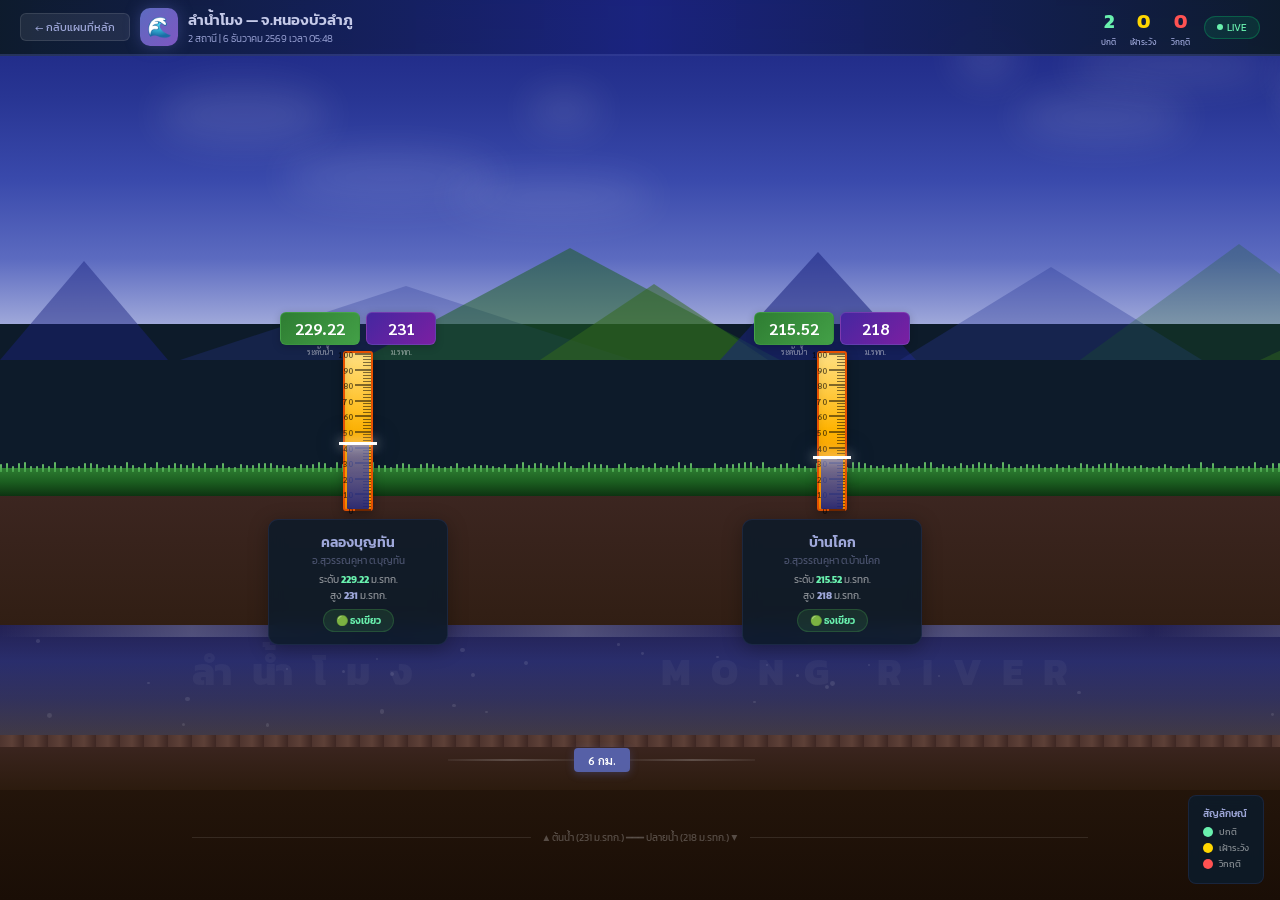
==== index.html @ 6c4e87a1 "man...." ====
<!DOCTYPE html>
<html lang="th">

<head>
    <meta charset="UTF-8">
    <meta name="viewport" content="width=device-width, initial-scale=1">

    <title>ลำน้ำโมง — สถานการณ์น้ำ จ.หนองบัวลำภู</title>

    <link href="https://fonts.googleapis.com/css2?family=Kanit:wght@300;400;500;600;700;800&family=Sarabun:wght@400;600;700&display=swap" rel="stylesheet">
    <link rel="stylesheet" href="style.css">
</head>

<body>

    <div class="hdr">
        <div class="hl">
            <a href="index.html" class="hback">← กลับแผนที่หลัก</a>

            <div class="hlogo">🌊</div>

            <div>
                <div class="htitle">ลำน้ำโมง — จ.หนองบัวลำภู</div>
                <div class="hsub" id="dtLbl"></div>
            </div>
        </div>

        <div class="hr">
            <div class="hk">
                <div class="hkn" style="color:#69f0ae" id="hG">0</div>
                <div class="hkl">ปกติ</div>
            </div>

            <div class="hk">
                <div class="hkn" style="color:#ffd600" id="hY">0</div>
                <div class="hkl">เฝ้าระวัง</div>
            </div>

            <div class="hk">
                <div class="hkn" style="color:#ff5252" id="hR">0</div>
                <div class="hkl">วิกฤติ</div>
            </div>

            <div class="hbadge">
                <span class="hdot"></span>
                LIVE
            </div>
        </div>
    </div>

    <div class="legend">
        <div class="leg-t">สัญลักษณ์</div>

        <div class="leg-i">
            <span class="leg-d" style="background:#69f0ae"></span>
            ปกติ
        </div>

        <div class="leg-i">
            <span class="leg-d" style="background:#ffd600"></span>
            เฝ้าระวัง
        </div>

        <div class="leg-i">
            <span class="leg-d" style="background:#ff5252"></span>
            วิกฤติ
        </div>
    </div>

    <div class="scene" id="sc">

        <div class="sky">
            <div class="cl" id="clds" style="position:absolute; top:0; left:0; width:200%; height:100%"></div>
        </div>

        <div class="mtns" id="mtns"></div>

        <div class="ground">
            <div class="gfill"></div>
            <div class="gtop"></div>
            <div class="ggrass" id="gr"></div>
        </div>

        <div class="river">
            <div class="rbody"></div>
            <div class="rsurf"></div>
            <div id="rps"></div>
        </div>

        <div class="rbed">
            <div class="rbed-r"></div>
        </div>

        <div class="rname" style="bottom:200px; left:15%">ลำน้ำโมง</div>
        <div class="rname" style="bottom:200px; right:15%">MONG RIVER</div>

        <div id="sLayer"></div>
    </div>
    <script src="script.js"></script>
</body>
</html>
---- style.css ----
* {
    box-sizing: border-box;
    margin: 0;
    padding: 0;
}

html,
body {
    height: 100%;
    overflow: hidden;
}

body {
    font-family: 'Kanit', sans-serif;
    background: #0d1b2a;
}

.scene {
    position: relative;
    width: 100%;
    height: 100vh;
    min-height: 680px;
    overflow: hidden;
}

/* --- Sky & Clouds --- */
.sky {
    position: absolute;
    top: 0;
    left: 0;
    right: 0;
    height: 36%;
    background: linear-gradient(180deg, #1a237e 0%, #283593 30%, #3949ab 55%, #5c6bc0 80%, #9fa8da 100%);
}

.cloud {
    position: absolute;
    background: rgba(255, 255, 255, .1);
    border-radius: 50%;
    filter: blur(18px);
}

.cl {
    animation: cld 80s linear infinite;
}

@keyframes cld {
    from { transform: translateX(0); }
    to { transform: translateX(-50%); }
}

/* --- Environment --- */
.mtns {
    position: absolute;
    top: 20%;
    left: 0;
    right: 0;
    height: 20%;
    pointer-events: none;
}

.ground {
    position: absolute;
    bottom: 0;
    left: 0;
    right: 0;
    height: 48%;
}

.gfill {
    position: absolute;
    inset: 0;
    background: linear-gradient(180deg, #3e2723 0%, #2c1b0e 50%, #1a0e06 100%);
}

.gtop {
    position: absolute;
    top: 0;
    left: 0;
    right: 0;
    height: 28px;
    background: linear-gradient(180deg, #2e7d32, #1b5e20, #0d3311);
}

.ggrass {
    position: absolute;
    top: -6px;
    left: 0;
    right: 0;
    height: 10px;
    overflow: hidden;
}

.gblade {
    position: absolute;
    bottom: 0;
    width: 2px;
    border-radius: 1px 1px 0 0;
    transform-origin: bottom;
    animation: sw 3s ease-in-out infinite;
}

@keyframes sw {
    0%, 100% { transform: rotate(-4deg); }
    50% { transform: rotate(4deg); }
}

/* --- River --- */
.river {
    position: absolute;
    left: 0;
    right: 0;
    height: 110px;
    bottom: 165px;
    overflow: hidden;
}

.rbody {
    position: absolute;
    inset: 0;
    background: linear-gradient(180deg, rgba(26, 35, 126, .6), rgba(40, 53, 147, .7), rgba(57, 73, 171, .5), rgba(121, 134, 203, .3));
}

.rsurf {
    position: absolute;
    top: 0;
    left: 0;
    width: 300%;
    height: 12px;
    background: repeating-linear-gradient(90deg, transparent 0%, rgba(255, 255, 255, .2) 5%, transparent 10%);
    animation: wf 4s linear infinite;
}

@keyframes wf {
    from { transform: translateX(0); }
    to { transform: translateX(-33.33%); }
}

.rp {
    position: absolute;
    background: rgba(255, 255, 255, .1);
    border-radius: 50%;
    animation: pf 5s linear infinite;
}

@keyframes pf {
    from { transform: translateX(0); opacity: .2; }
    50% { opacity: .4; }
    to { transform: translateX(-33.33%); opacity: .1; }
}

.rbed {
    position: absolute;
    left: 0;
    right: 0;
    height: 55px;
    bottom: 110px;
    background: linear-gradient(180deg, #3e2723, #2c1b0e);
}

.rbed-r {
    position: absolute;
    top: 0;
    left: 0;
    right: 0;
    height: 12px;
    background: repeating-linear-gradient(90deg, #4e342e 0px, #5d4037 12px, #3e2723 24px);
}

.rname {
    position: absolute;
    font-size: 38px;
    font-weight: 800;
    color: rgba(255, 255, 255, .04);
    letter-spacing: 20px;
}

/* --- Header UI --- */
.hdr {
    position: fixed;
    top: 0;
    left: 0;
    right: 0;
    z-index: 100;
    height: 56px;
    background: linear-gradient(90deg, rgba(13, 27, 42, .96), rgba(26, 35, 126, .92), rgba(13, 27, 42, .96));
    backdrop-filter: blur(10px);
    border-bottom: 2px solid rgba(92, 107, 192, .3);
    display: flex;
    align-items: center;
    justify-content: space-between;
    padding: 0 20px;
}

.hl {
    display: flex;
    align-items: center;
    gap: 10px;
}

.hlogo {
    width: 38px;
    height: 38px;
    border-radius: 10px;
    display: flex;
    align-items: center;
    justify-content: center;
    background: linear-gradient(135deg, #5c6bc0, #7e57c2);
    font-size: 20px;
    box-shadow: 0 0 16px rgba(92, 107, 192, .4);
}

.htitle {
    font-size: 15px;
    font-weight: 600;
    color: #c5cae9;
}

.hsub {
    font-size: 10px;
    color: #9fa8da;
    font-weight: 300;
}

.hr {
    display: flex;
    align-items: center;
    gap: 14px;
}

.hk {
    text-align: center;
}

.hkn {
    font-size: 20px;
    font-weight: 700;
}

.hkl {
    font-size: 8px;
    color: #9fa8da;
}

.hbadge {
    display: flex;
    align-items: center;
    gap: 4px;
    padding: 3px 12px;
    border-radius: 20px;
    background: rgba(0, 230, 118, .1);
    border: 1px solid rgba(0, 230, 118, .25);
    font-size: 10px;
    color: #69f0ae;
}

.hdot {
    width: 6px;
    height: 6px;
    border-radius: 50%;
    background: #69f0ae;
    animation: p 1.6s ease infinite;
}

@keyframes p {
    0%, 100% { opacity: 1; }
    50% { opacity: .3; }
}

.hback {
    display: flex;
    align-items: center;
    gap: 4px;
    padding: 5px 14px;
    border-radius: 6px;
    background: rgba(255, 255, 255, .08);
    border: 1px solid rgba(255, 255, 255, .1);
    color: #9fa8da;
    font-size: 11px;
    text-decoration: none;
    font-family: 'Kanit';
    transition: .2s;
}

.hback:hover {
    background: rgba(255, 255, 255, .15);
}

/* --- Gauges & Cards --- */
.gs {
    position: absolute;
    display: flex;
    flex-direction: column;
    align-items: center;
    z-index: 10;
    transition: transform .3s;
}

.gs:hover {
    transform: translateY(-4px);
}

.gtop2 {
    display: flex;
    gap: 6px;
    margin-bottom: 6px;
}

.gbox {
    border-radius: 6px;
    padding: 5px 14px;
    font-size: 16px;
    font-weight: 700;
    text-align: center;
    min-width: 70px;
    font-family: 'Sarabun';
    box-shadow: 0 2px 8px rgba(0, 0, 0, .2);
    position: relative;
}

.gbox::after {
    content: attr(data-label);
    position: absolute;
    bottom: -13px;
    left: 50%;
    transform: translateX(-50%);
    font-size: 8px;
    color: rgba(255, 255, 255, .5);
    white-space: nowrap;
    font-weight: 400;
}

.gbox.lv {
    background: linear-gradient(135deg, #2e7d32, #43a047);
    color: #fff;
    border: 1px solid rgba(76, 175, 80, .4);
}

.gbox.lv.w {
    background: linear-gradient(135deg, #f57f17, #f9a825);
    color: #000;
}

.gbox.lv.c {
    background: linear-gradient(135deg, #c62828, #e53935);
    color: #fff;
}

.gbox.el {
    background: linear-gradient(135deg, #4527a0, #7b1fa2);
    color: #fff;
    border: 1px solid rgba(149, 117, 205, .3);
}

/* --- Ruler/Water Meter --- */
.ruler {
    position: relative;
    width: 30px;
    height: 160px;
    background: linear-gradient(180deg, #ffe082, #ffb300, #ff8f00);
    border-radius: 3px;
    border: 2px solid #e65100;
    box-shadow: 0 3px 12px rgba(0, 0, 0, .3), inset 0 0 8px rgba(0, 0, 0, .1);
}

.rmk {
    position: absolute;
    right: 0;
    background: rgba(0, 0, 0, .5);
}

.rmk.mj { width: 16px; height: 2px; }
.rmk.mn { width: 8px; height: 1px; }

.rnum {
    position: absolute;
    right: 18px;
    font-size: 8px;
    color: rgba(0, 0, 0, .6);
    font-family: 'Sarabun';
    font-weight: 700;
}

.wfill {
    position: absolute;
    bottom: 0;
    left: 2px;
    right: 2px;
    border-radius: 0 0 1px 1px;
    background: linear-gradient(180deg, rgba(92, 107, 192, .75), rgba(26, 35, 126, .9));
    transition: height 1.2s ease;
}

.wline {
    position: absolute;
    left: -6px;
    right: -6px;
    height: 3px;
    background: #fff;
    box-shadow: 0 0 12px rgba(255, 255, 255, .9), 0 0 24px rgba(92, 107, 192, .5);
    transition: bottom 1.2s ease;
}

/* --- Station Card --- */
.scard {
    background: rgba(13, 27, 42, .88);
    backdrop-filter: blur(8px);
    border: 1px solid rgba(92, 107, 192, .15);
    border-radius: 10px;
    padding: 12px 16px;
    margin-top: 8px;
    min-width: 180px;
    text-align: center;
    box-shadow: 0 4px 20px rgba(0, 0, 0, .3);
    transition: border-color .3s;
}

.gs:hover .scard {
    border-color: rgba(92, 107, 192, .4);
}

.sn {
    font-size: 14px;
    font-weight: 600;
    color: #9fa8da;
}

.sl {
    font-size: 10px;
    color: rgba(159, 168, 218, .4);
    margin-bottom: 4px;
}

.sd {
    font-size: 10px;
    color: rgba(255, 255, 255, .5);
    line-height: 1.6;
}

.sd b {
    font-weight: 700;
}

.ss {
    display: inline-block;
    font-size: 10px;
    font-weight: 600;
    padding: 3px 12px;
    border-radius: 14px;
    margin-top: 5px;
}

.ss.g {
    background: rgba(76, 175, 80, .15);
    color: #69f0ae;
    border: 1px solid rgba(76, 175, 80, .25);
}

.ss.y {
    background: rgba(255, 214, 0, .15);
    color: #ffd600;
    border: 1px solid rgba(255, 214, 0, .25);
}

.ss.r {
    background: rgba(255, 23, 68, .15);
    color: #ff5252;
    border: 1px solid rgba(255, 23, 68, .25);
}

/* --- Distance Indicator --- */
.dist-seg {
    position: absolute;
    display: flex;
    align-items: center;
    z-index: 5;
}

.dist-line {
    flex: 1;
    height: 2px;
    background: linear-gradient(90deg, rgba(255, 255, 255, .05), rgba(255, 255, 255, .2), rgba(255, 255, 255, .05));
}

.dist-box {
    background: rgba(92, 107, 192, .85);
    color: #fff;
    padding: 4px 14px;
    border-radius: 4px;
    font-size: 12px;
    font-weight: 600;
    white-space: nowrap;
    box-shadow: 0 2px 8px rgba(92, 107, 192, .3);
    font-family: 'Sarabun';
}

/* --- Legend Overlay --- */
.legend {
    position: fixed;
    bottom: 16px;
    right: 16px;
    z-index: 100;
    background: rgba(13, 27, 42, .9);
    backdrop-filter: blur(8px);
    border: 1px solid rgba(92, 107, 192, .15);
    border-radius: 8px;
    padding: 10px 14px;
}

.leg-t {
    font-size: 10px;
    font-weight: 500;
    color: #9fa8da;
    margin-bottom: 4px;
}

.leg-i {
    display: flex;
    align-items: center;
    gap: 6px;
    font-size: 9px;
    color: rgba(255, 255, 255, .5);
    margin: 2px 0;
}

.leg-d {
    width: 10px;
    height: 10px;
    border-radius: 50%;
}
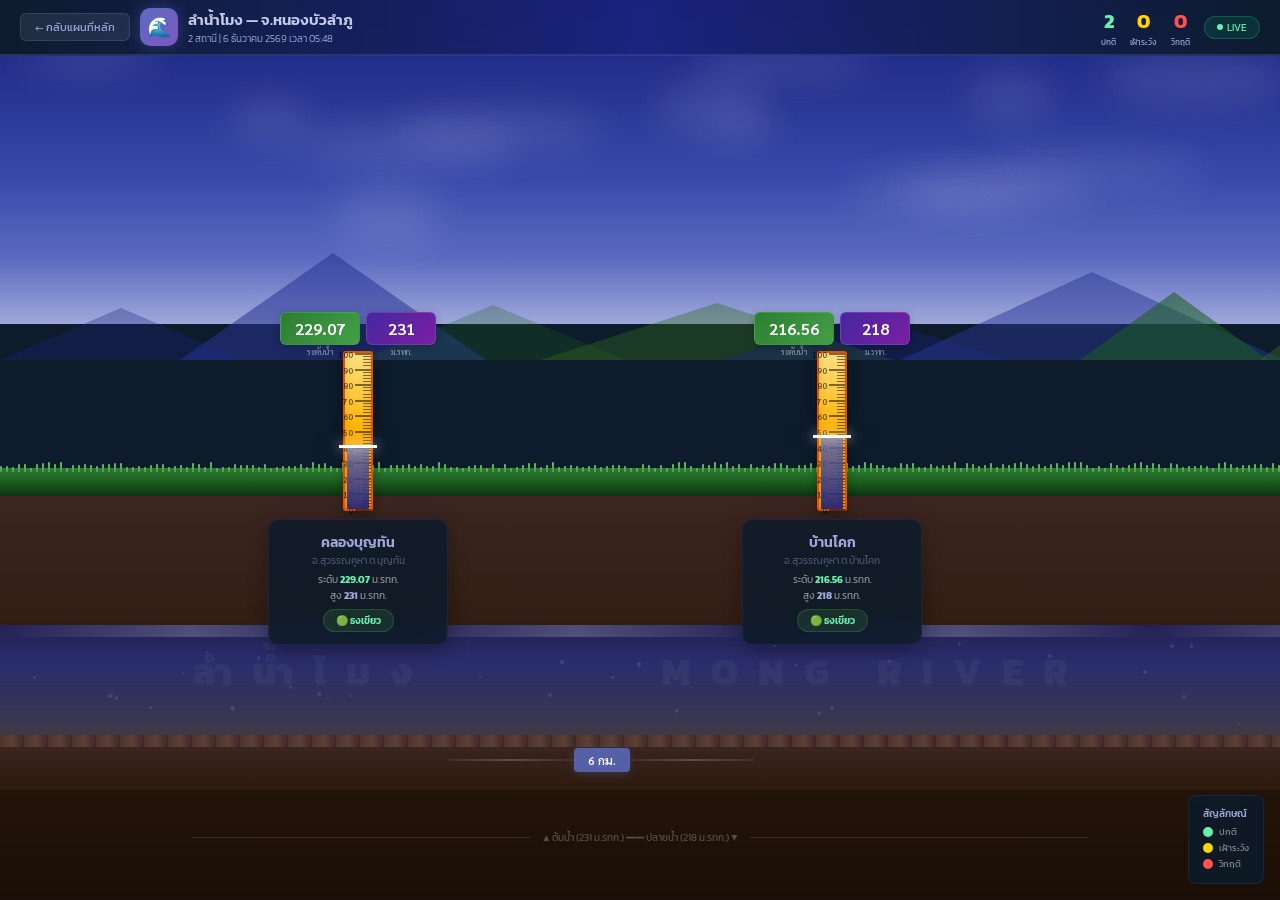
==== commit 99049248: "man.... i just :3" ====
--- a/index.html
+++ b/index.html
@@ -15,7 +15,7 @@
 
     <div class="hdr">
         <div class="hl">
-            <a href="index.html" class="hback">← กลับแผนที่หลัก</a>
+            <a href="https://nsonong-team.github.io/Nong-Bua-Lam-Phu-Water-Level-Monitoring-TEAM/" class="hback">← กลับแผนที่หลัก</a>
 
             <div class="hlogo">🌊</div>
 
--- a/style.css
+++ b/style.css
@@ -527,4 +527,153 @@
     width: 10px;
     height: 10px;
     border-radius: 50%;
-}+}
+
+/* ================= MOBILE (<= 768px) ================= */
+@media (max-width: 768px) {
+
+    body {
+        overflow: auto;
+    }
+
+    .scene {
+        min-height: 100vh;
+    }
+
+    /* Header */
+    .hdr {
+        height: 50px;
+        padding: 0 10px;
+    }
+
+    .htitle {
+        font-size: 12px;
+    }
+
+    .hsub {
+        font-size: 9px;
+    }
+
+    .hlogo {
+        width: 32px;
+        height: 32px;
+        font-size: 16px;
+    }
+
+    .hk .hkn {
+        font-size: 16px;
+    }
+
+    .hk .hkl {
+        font-size: 7px;
+    }
+
+    /* Gauges */
+    .gs {
+        transform: scale(0.85);
+    }
+
+    .gbox {
+        font-size: 12px;
+        padding: 4px 10px;
+        min-width: 55px;
+    }
+
+    .ruler {
+        height: 130px;
+        width: 24px;
+    }
+
+    .rnum {
+        font-size: 7px;
+        right: 14px;
+    }
+
+    /* Cards */
+    .scard {
+        min-width: 140px;
+        padding: 10px;
+    }
+
+    .sn {
+        font-size: 12px;
+    }
+
+    .sl,
+    .sd {
+        font-size: 9px;
+    }
+
+    .ss {
+        font-size: 9px;
+        padding: 2px 10px;
+    }
+
+    /* River & Layout */
+    .river {
+        height: 90px;
+        bottom: 140px;
+    }
+
+    .rbed {
+        height: 45px;
+        bottom: 95px;
+    }
+
+    .rname {
+        font-size: 22px;
+        letter-spacing: 8px;
+    }
+
+    /* Distance */
+    .dist-box {
+        font-size: 10px;
+        padding: 3px 10px;
+    }
+
+    /* Legend */
+    .legend {
+        bottom: 10px;
+        right: 10px;
+        padding: 8px 10px;
+    }
+
+    .leg-t {
+        font-size: 9px;
+    }
+
+    .leg-i {
+        font-size: 8px;
+    }
+}
+
+
+/* ================= SMALL MOBILE (<= 480px) ================= */
+@media (max-width: 480px) {
+
+    .gs {
+        transform: scale(0.75);
+    }
+
+    .htitle {
+        display: none;
+    }
+
+    .hsub {
+        font-size: 8px;
+    }
+
+    .river {
+        height: 80px;
+        bottom: 130px;
+    }
+
+    .rname {
+        font-size: 18px;
+        letter-spacing: 5px;
+    }
+
+    .scard {
+        min-width: 120px;
+    }
+}
